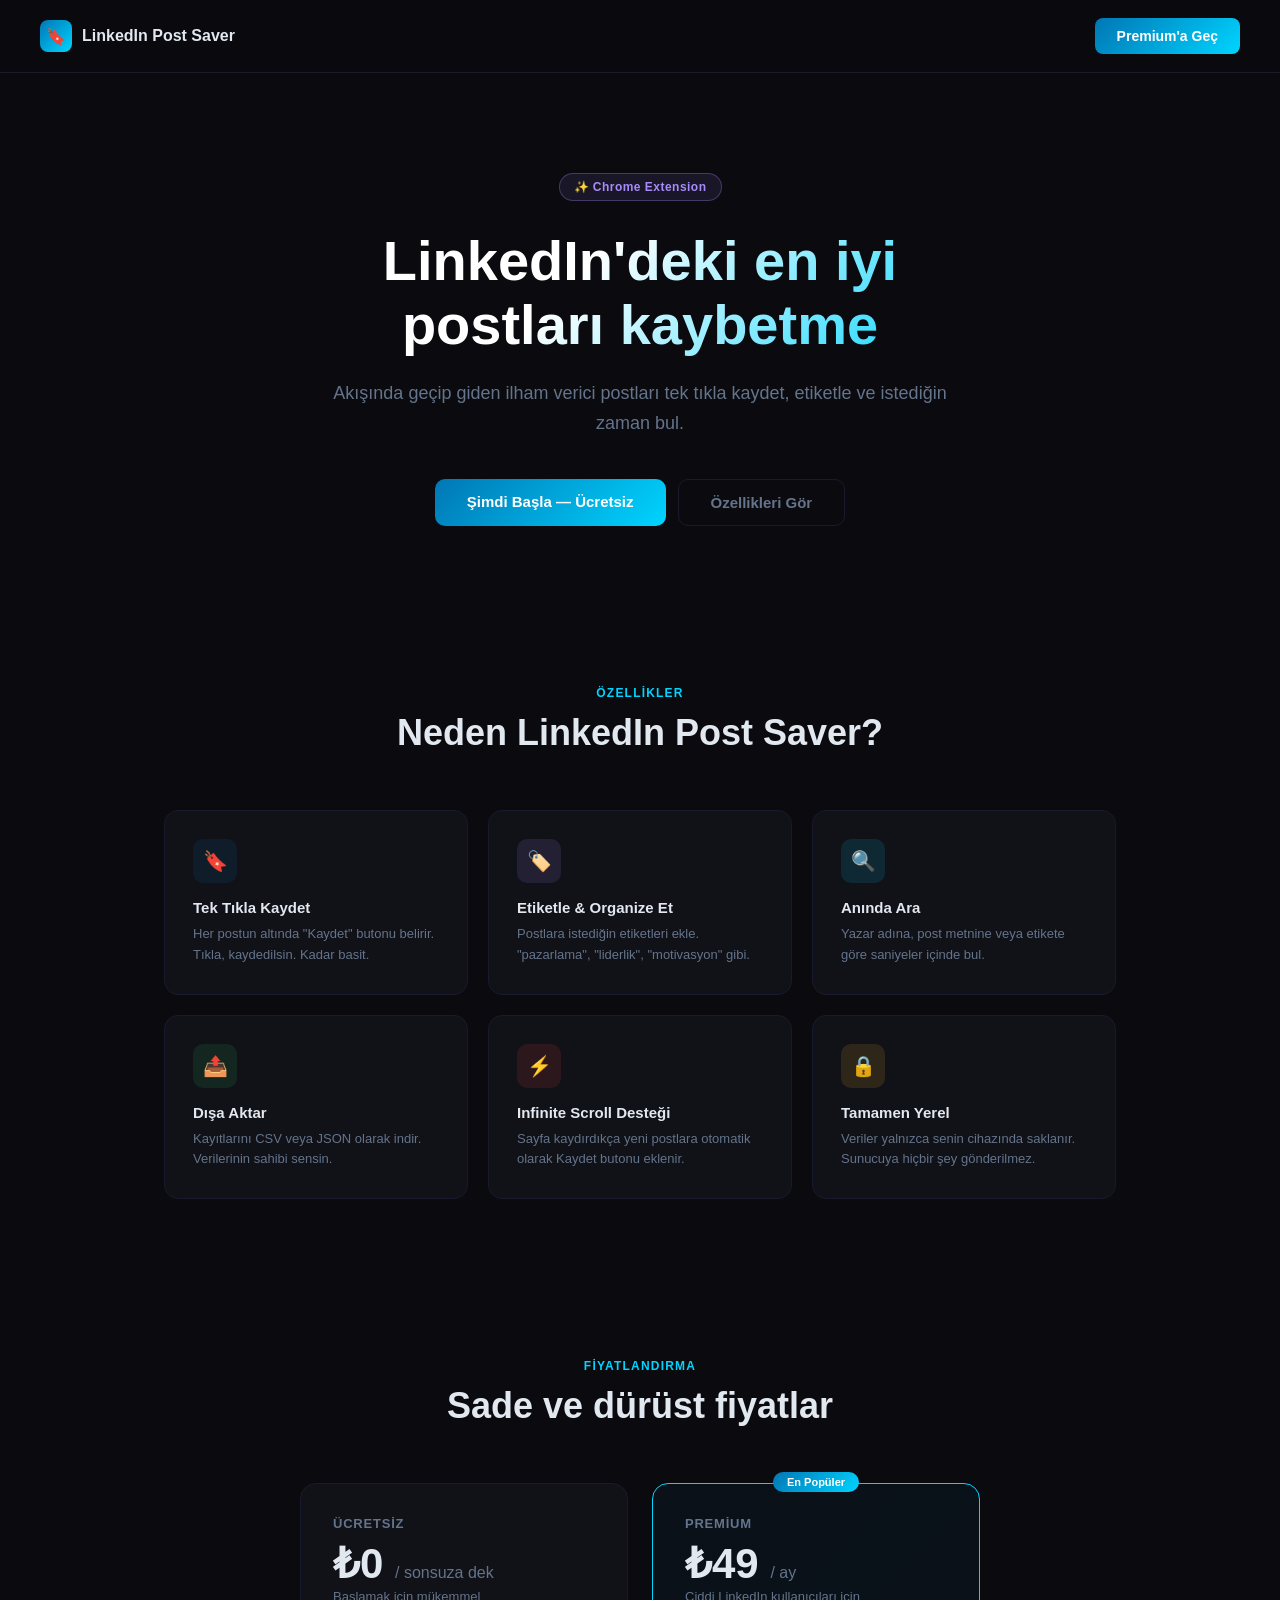
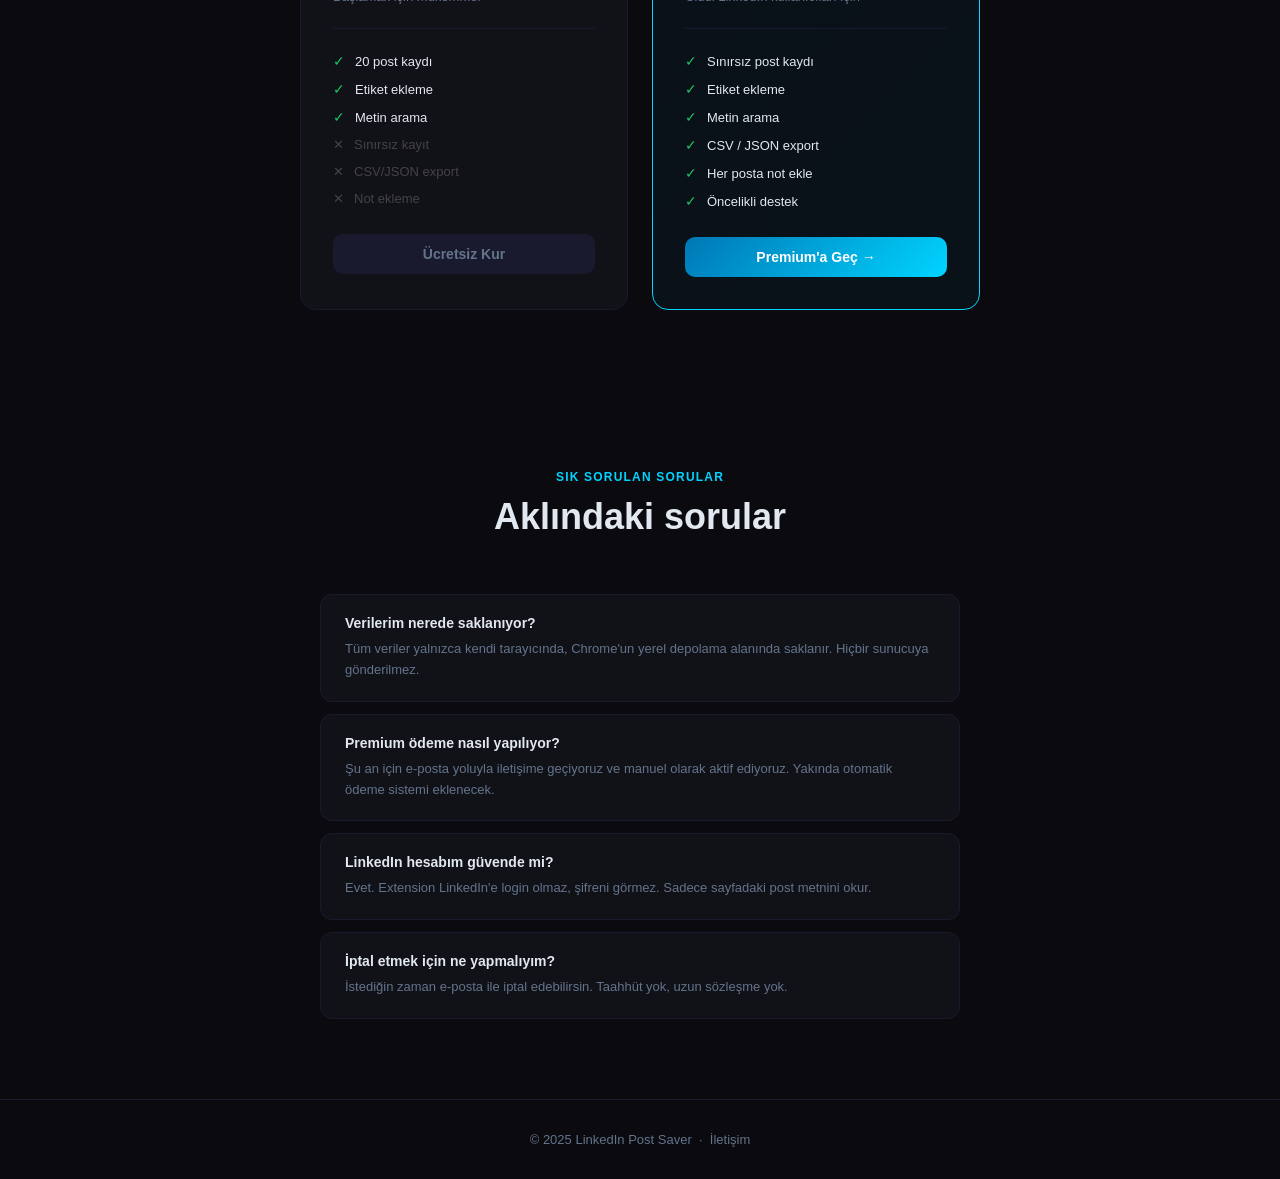
==== docs/index.html @ e6d657e4 "init" ====
<!DOCTYPE html>
<html lang="tr">
<head>
  <meta charset="UTF-8" />
  <meta name="viewport" content="width=device-width, initial-scale=1.0" />
  <title>LinkedIn Post Saver — Premium</title>
  <style>
    *, *::before, *::after { box-sizing: border-box; margin: 0; padding: 0; }

    :root {
      --blue: #0077B5;
      --cyan: #00D4FF;
      --purple: #A78BFA;
      --bg: #0A0A0F;
      --card: #111118;
      --border: #1A1A2E;
      --text: #E2E8F0;
      --muted: #64748B;
    }

    body {
      background: var(--bg);
      color: var(--text);
      font-family: -apple-system, BlinkMacSystemFont, 'Segoe UI', sans-serif;
      min-height: 100vh;
    }

    /* NAV */
    nav {
      display: flex;
      align-items: center;
      justify-content: space-between;
      padding: 18px 40px;
      border-bottom: 1px solid var(--border);
      position: sticky;
      top: 0;
      background: rgba(10,10,15,0.92);
      backdrop-filter: blur(12px);
      z-index: 100;
    }

    .logo {
      display: flex;
      align-items: center;
      gap: 10px;
      font-weight: 700;
      font-size: 16px;
    }

    .logo-icon {
      width: 32px;
      height: 32px;
      background: linear-gradient(135deg, var(--blue), var(--cyan));
      border-radius: 8px;
      display: flex;
      align-items: center;
      justify-content: center;
      font-size: 16px;
    }

    .nav-cta {
      background: linear-gradient(135deg, var(--blue), var(--cyan));
      color: #fff;
      border: none;
      padding: 10px 22px;
      border-radius: 8px;
      font-size: 14px;
      font-weight: 600;
      cursor: pointer;
      text-decoration: none;
      transition: opacity 0.2s;
    }

    .nav-cta:hover { opacity: 0.88; }

    /* HERO */
    .hero {
      text-align: center;
      padding: 100px 24px 80px;
      max-width: 720px;
      margin: 0 auto;
    }

    .hero-badge {
      display: inline-flex;
      align-items: center;
      gap: 6px;
      background: rgba(167,139,250,0.1);
      border: 1px solid rgba(167,139,250,0.3);
      color: var(--purple);
      font-size: 12px;
      font-weight: 600;
      padding: 6px 14px;
      border-radius: 99px;
      margin-bottom: 28px;
      letter-spacing: 0.04em;
    }

    .hero h1 {
      font-size: clamp(32px, 6vw, 56px);
      font-weight: 800;
      line-height: 1.15;
      margin-bottom: 20px;
      background: linear-gradient(135deg, #fff 40%, var(--cyan));
      -webkit-background-clip: text;
      -webkit-text-fill-color: transparent;
      background-clip: text;
    }

    .hero p {
      font-size: 18px;
      color: var(--muted);
      line-height: 1.7;
      margin-bottom: 40px;
    }

    .hero-btns {
      display: flex;
      gap: 12px;
      justify-content: center;
      flex-wrap: wrap;
    }

    .btn-primary {
      background: linear-gradient(135deg, var(--blue), var(--cyan));
      color: #fff;
      border: none;
      padding: 14px 32px;
      border-radius: 10px;
      font-size: 15px;
      font-weight: 700;
      cursor: pointer;
      text-decoration: none;
      transition: opacity 0.2s, transform 0.2s;
    }

    .btn-primary:hover { opacity: 0.9; transform: translateY(-1px); }

    .btn-secondary {
      background: transparent;
      color: var(--muted);
      border: 1px solid var(--border);
      padding: 14px 32px;
      border-radius: 10px;
      font-size: 15px;
      font-weight: 600;
      cursor: pointer;
      text-decoration: none;
      transition: all 0.2s;
    }

    .btn-secondary:hover { border-color: var(--blue); color: var(--text); }

    /* FEATURES */
    .section {
      max-width: 1000px;
      margin: 0 auto;
      padding: 80px 24px;
    }

    .section-label {
      text-align: center;
      font-size: 12px;
      font-weight: 700;
      color: var(--cyan);
      letter-spacing: 0.1em;
      text-transform: uppercase;
      margin-bottom: 12px;
    }

    .section h2 {
      text-align: center;
      font-size: clamp(24px, 4vw, 36px);
      font-weight: 800;
      margin-bottom: 56px;
    }

    .features-grid {
      display: grid;
      grid-template-columns: repeat(auto-fit, minmax(280px, 1fr));
      gap: 20px;
    }

    .feature-card {
      background: var(--card);
      border: 1px solid var(--border);
      border-radius: 14px;
      padding: 28px;
      transition: border-color 0.2s;
    }

    .feature-card:hover { border-color: #2A2A4E; }

    .feature-icon {
      width: 44px;
      height: 44px;
      border-radius: 10px;
      display: flex;
      align-items: center;
      justify-content: center;
      font-size: 20px;
      margin-bottom: 16px;
    }

    .feature-card h3 {
      font-size: 15px;
      font-weight: 700;
      margin-bottom: 8px;
    }

    .feature-card p {
      font-size: 13px;
      color: var(--muted);
      line-height: 1.6;
    }

    /* PRICING */
    .pricing-grid {
      display: grid;
      grid-template-columns: repeat(auto-fit, minmax(280px, 1fr));
      gap: 24px;
      max-width: 680px;
      margin: 0 auto;
    }

    .pricing-card {
      background: var(--card);
      border: 1px solid var(--border);
      border-radius: 16px;
      padding: 32px;
      position: relative;
    }

    .pricing-card.featured {
      border-color: var(--cyan);
      background: linear-gradient(135deg, rgba(0,119,181,0.06), rgba(0,212,255,0.04));
    }

    .popular-badge {
      position: absolute;
      top: -12px;
      left: 50%;
      transform: translateX(-50%);
      background: linear-gradient(135deg, var(--blue), var(--cyan));
      color: #fff;
      font-size: 11px;
      font-weight: 700;
      padding: 4px 14px;
      border-radius: 99px;
      white-space: nowrap;
    }

    .plan-name {
      font-size: 13px;
      font-weight: 700;
      color: var(--muted);
      text-transform: uppercase;
      letter-spacing: 0.06em;
      margin-bottom: 12px;
    }

    .plan-price {
      font-size: 42px;
      font-weight: 800;
      margin-bottom: 4px;
      line-height: 1;
    }

    .plan-price span {
      font-size: 16px;
      font-weight: 500;
      color: var(--muted);
    }

    .plan-desc {
      font-size: 13px;
      color: var(--muted);
      margin-bottom: 24px;
      padding-bottom: 24px;
      border-bottom: 1px solid var(--border);
    }

    .plan-features {
      list-style: none;
      display: flex;
      flex-direction: column;
      gap: 12px;
      margin-bottom: 28px;
    }

    .plan-features li {
      font-size: 13px;
      display: flex;
      align-items: center;
      gap: 10px;
    }

    .plan-features li .check {
      color: #22C55E;
      font-size: 14px;
      flex-shrink: 0;
    }

    .plan-features li .cross {
      color: #444;
      flex-shrink: 0;
    }

    .plan-features li.disabled {
      color: #444;
    }

    .plan-btn {
      width: 100%;
      padding: 12px;
      border-radius: 10px;
      font-size: 14px;
      font-weight: 700;
      cursor: pointer;
      border: none;
      transition: all 0.2s;
      text-decoration: none;
      display: block;
      text-align: center;
    }

    .plan-btn.free {
      background: var(--border);
      color: var(--muted);
    }

    .plan-btn.free:hover { background: #222; color: var(--text); }

    .plan-btn.premium {
      background: linear-gradient(135deg, var(--blue), var(--cyan));
      color: #fff;
    }

    .plan-btn.premium:hover { opacity: 0.9; }

    /* FAQ */
    .faq-list {
      max-width: 640px;
      margin: 0 auto;
      display: flex;
      flex-direction: column;
      gap: 12px;
    }

    .faq-item {
      background: var(--card);
      border: 1px solid var(--border);
      border-radius: 12px;
      padding: 20px 24px;
    }

    .faq-item h4 {
      font-size: 14px;
      font-weight: 600;
      margin-bottom: 8px;
    }

    .faq-item p {
      font-size: 13px;
      color: var(--muted);
      line-height: 1.6;
    }

    /* FOOTER */
    footer {
      border-top: 1px solid var(--border);
      padding: 32px 40px;
      text-align: center;
      font-size: 13px;
      color: var(--muted);
    }

    footer a { color: var(--muted); text-decoration: none; }
    footer a:hover { color: var(--text); }
  </style>
</head>
<body>

  <!-- NAV -->
  <nav>
    <div class="logo">
      <div class="logo-icon">🔖</div>
      LinkedIn Post Saver
    </div>
    <a href="#pricing" class="nav-cta">Premium'a Geç</a>
  </nav>

  <!-- HERO -->
  <section class="hero">
    <div class="hero-badge">✨ Chrome Extension</div>
    <h1>LinkedIn'deki en iyi postları kaybetme</h1>
    <p>
      Akışında geçip giden ilham verici postları tek tıkla kaydet,
      etiketle ve istediğin zaman bul.
    </p>
    <div class="hero-btns">
      <a href="#pricing" class="btn-primary">Şimdi Başla — Ücretsiz</a>
      <a href="#features" class="btn-secondary">Özellikleri Gör</a>
    </div>
  </section>

  <!-- FEATURES -->
  <section class="section" id="features">
    <div class="section-label">Özellikler</div>
    <h2>Neden LinkedIn Post Saver?</h2>
    <div class="features-grid">
      <div class="feature-card">
        <div class="feature-icon" style="background:rgba(0,119,181,0.12)">🔖</div>
        <h3>Tek Tıkla Kaydet</h3>
        <p>Her postun altında "Kaydet" butonu belirir. Tıkla, kaydedilsin. Kadar basit.</p>
      </div>
      <div class="feature-card">
        <div class="feature-icon" style="background:rgba(167,139,250,0.12)">🏷️</div>
        <h3>Etiketle & Organize Et</h3>
        <p>Postlara istediğin etiketleri ekle. "pazarlama", "liderlik", "motivasyon" gibi.</p>
      </div>
      <div class="feature-card">
        <div class="feature-icon" style="background:rgba(0,212,255,0.12)">🔍</div>
        <h3>Anında Ara</h3>
        <p>Yazar adına, post metnine veya etikete göre saniyeler içinde bul.</p>
      </div>
      <div class="feature-card">
        <div class="feature-icon" style="background:rgba(34,197,94,0.12)">📤</div>
        <h3>Dışa Aktar</h3>
        <p>Kayıtlarını CSV veya JSON olarak indir. Verilerinin sahibi sensin.</p>
      </div>
      <div class="feature-card">
        <div class="feature-icon" style="background:rgba(239,68,68,0.12)">⚡</div>
        <h3>Infinite Scroll Desteği</h3>
        <p>Sayfa kaydırdıkça yeni postlara otomatik olarak Kaydet butonu eklenir.</p>
      </div>
      <div class="feature-card">
        <div class="feature-icon" style="background:rgba(251,191,36,0.12)">🔒</div>
        <h3>Tamamen Yerel</h3>
        <p>Veriler yalnızca senin cihazında saklanır. Sunucuya hiçbir şey gönderilmez.</p>
      </div>
    </div>
  </section>

  <!-- PRICING -->
  <section class="section" id="pricing">
    <div class="section-label">Fiyatlandırma</div>
    <h2>Sade ve dürüst fiyatlar</h2>
    <div class="pricing-grid">

      <!-- FREE -->
      <div class="pricing-card">
        <div class="plan-name">Ücretsiz</div>
        <div class="plan-price">₺0 <span>/ sonsuza dek</span></div>
        <div class="plan-desc">Başlamak için mükemmel</div>
        <ul class="plan-features">
          <li><span class="check">✓</span> 20 post kaydı</li>
          <li><span class="check">✓</span> Etiket ekleme</li>
          <li><span class="check">✓</span> Metin arama</li>
          <li class="disabled"><span class="cross">✕</span> Sınırsız kayıt</li>
          <li class="disabled"><span class="cross">✕</span> CSV/JSON export</li>
          <li class="disabled"><span class="cross">✕</span> Not ekleme</li>
        </ul>
        <a href="https://chromewebstore.google.com" class="plan-btn free">Ücretsiz Kur</a>
      </div>

      <!-- PREMIUM -->
      <div class="pricing-card featured">
        <div class="popular-badge">En Popüler</div>
        <div class="plan-name">Premium</div>
        <div class="plan-price">₺49 <span>/ ay</span></div>
        <div class="plan-desc">Ciddi LinkedIn kullanıcıları için</div>
        <ul class="plan-features">
          <li><span class="check">✓</span> Sınırsız post kaydı</li>
          <li><span class="check">✓</span> Etiket ekleme</li>
          <li><span class="check">✓</span> Metin arama</li>
          <li><span class="check">✓</span> CSV / JSON export</li>
          <li><span class="check">✓</span> Her posta not ekle</li>
          <li><span class="check">✓</span> Öncelikli destek</li>
        </ul>
        <a href="mailto:destek@linkedinpostsaver.com?subject=Premium%20Üyelik" class="plan-btn premium">Premium'a Geç →</a>
      </div>

    </div>
  </section>

  <!-- FAQ -->
  <section class="section" id="faq">
    <div class="section-label">Sık Sorulan Sorular</div>
    <h2>Aklındaki sorular</h2>
    <div class="faq-list">
      <div class="faq-item">
        <h4>Verilerim nerede saklanıyor?</h4>
        <p>Tüm veriler yalnızca kendi tarayıcında, Chrome'un yerel depolama alanında saklanır. Hiçbir sunucuya gönderilmez.</p>
      </div>
      <div class="faq-item">
        <h4>Premium ödeme nasıl yapılıyor?</h4>
        <p>Şu an için e-posta yoluyla iletişime geçiyoruz ve manuel olarak aktif ediyoruz. Yakında otomatik ödeme sistemi eklenecek.</p>
      </div>
      <div class="faq-item">
        <h4>LinkedIn hesabım güvende mi?</h4>
        <p>Evet. Extension LinkedIn'e login olmaz, şifreni görmez. Sadece sayfadaki post metnini okur.</p>
      </div>
      <div class="faq-item">
        <h4>İptal etmek için ne yapmalıyım?</h4>
        <p>İstediğin zaman e-posta ile iptal edebilirsin. Taahhüt yok, uzun sözleşme yok.</p>
      </div>
    </div>
  </section>

  <!-- FOOTER -->
  <footer>
    <p>© 2025 LinkedIn Post Saver &nbsp;·&nbsp;
      <a href="mailto:destek@linkedinpostsaver.com">İletişim</a>
    </p>
  </footer>

</body>
</html>
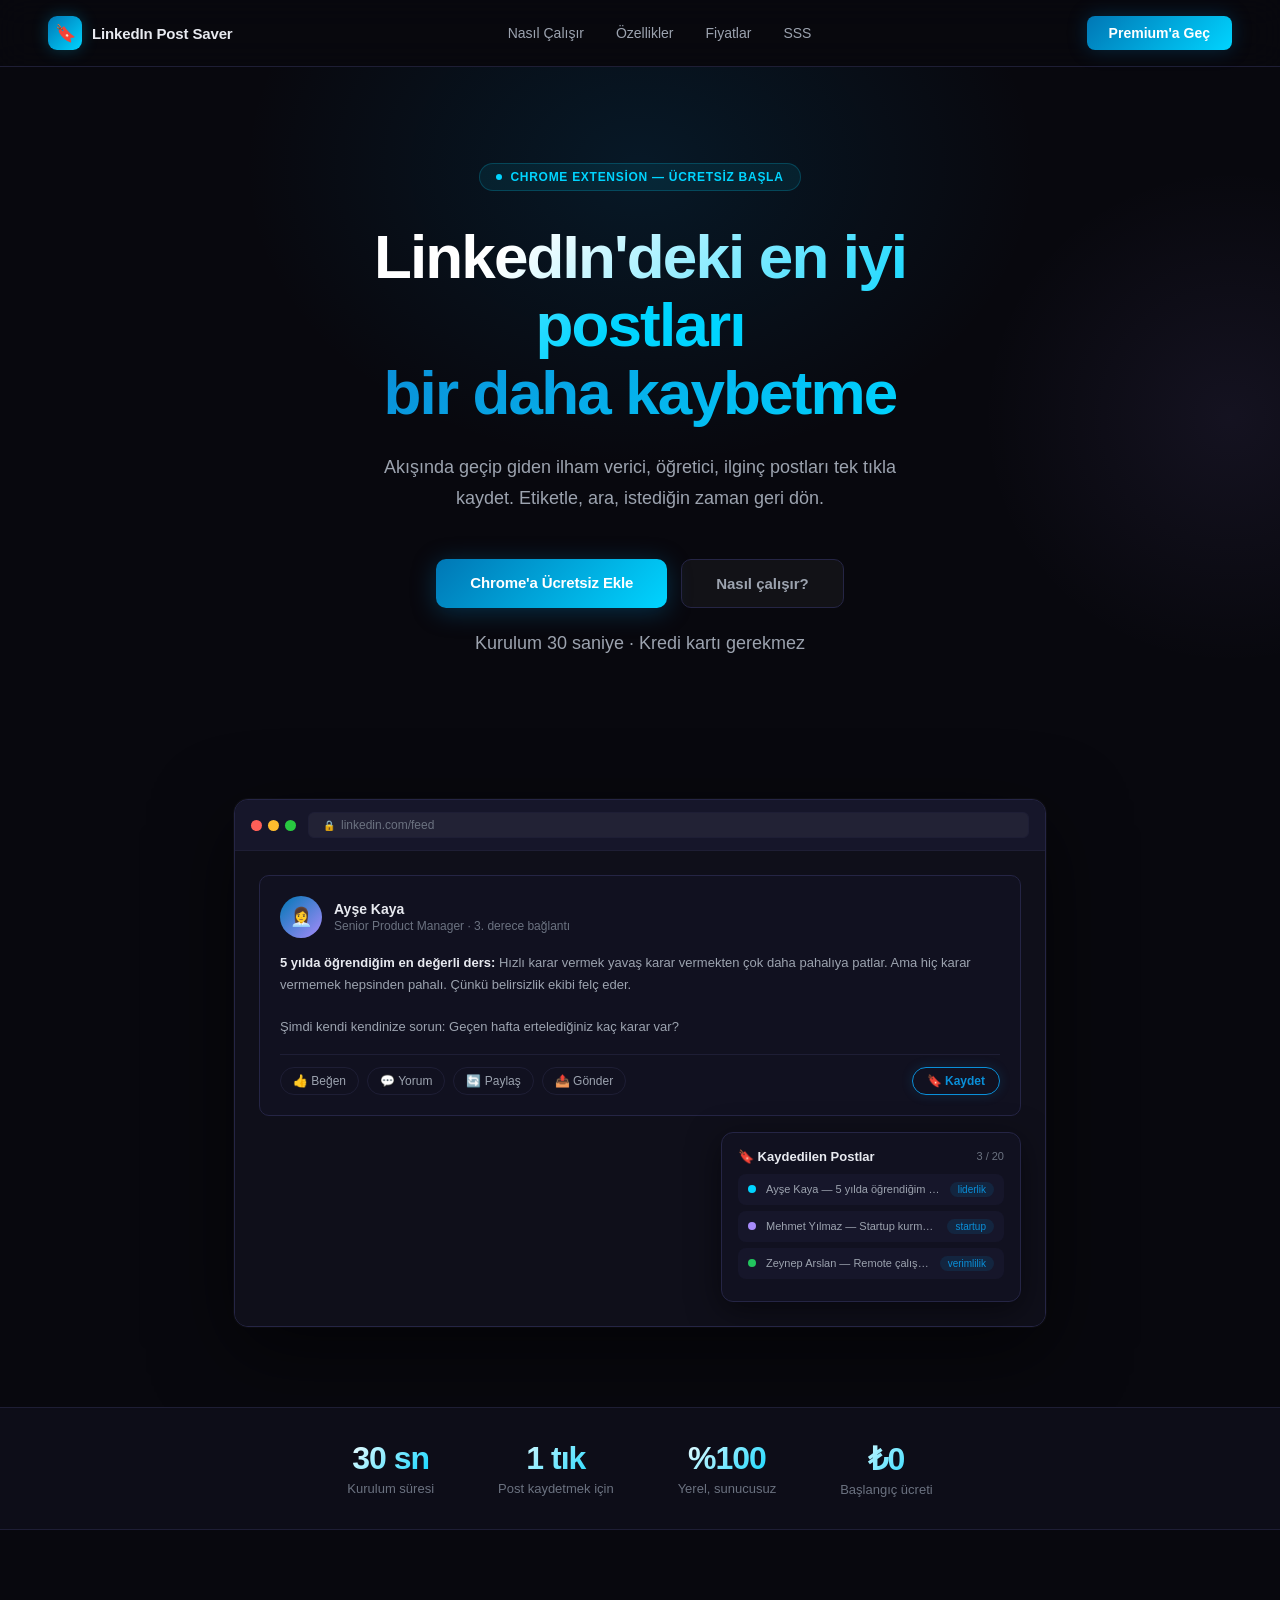
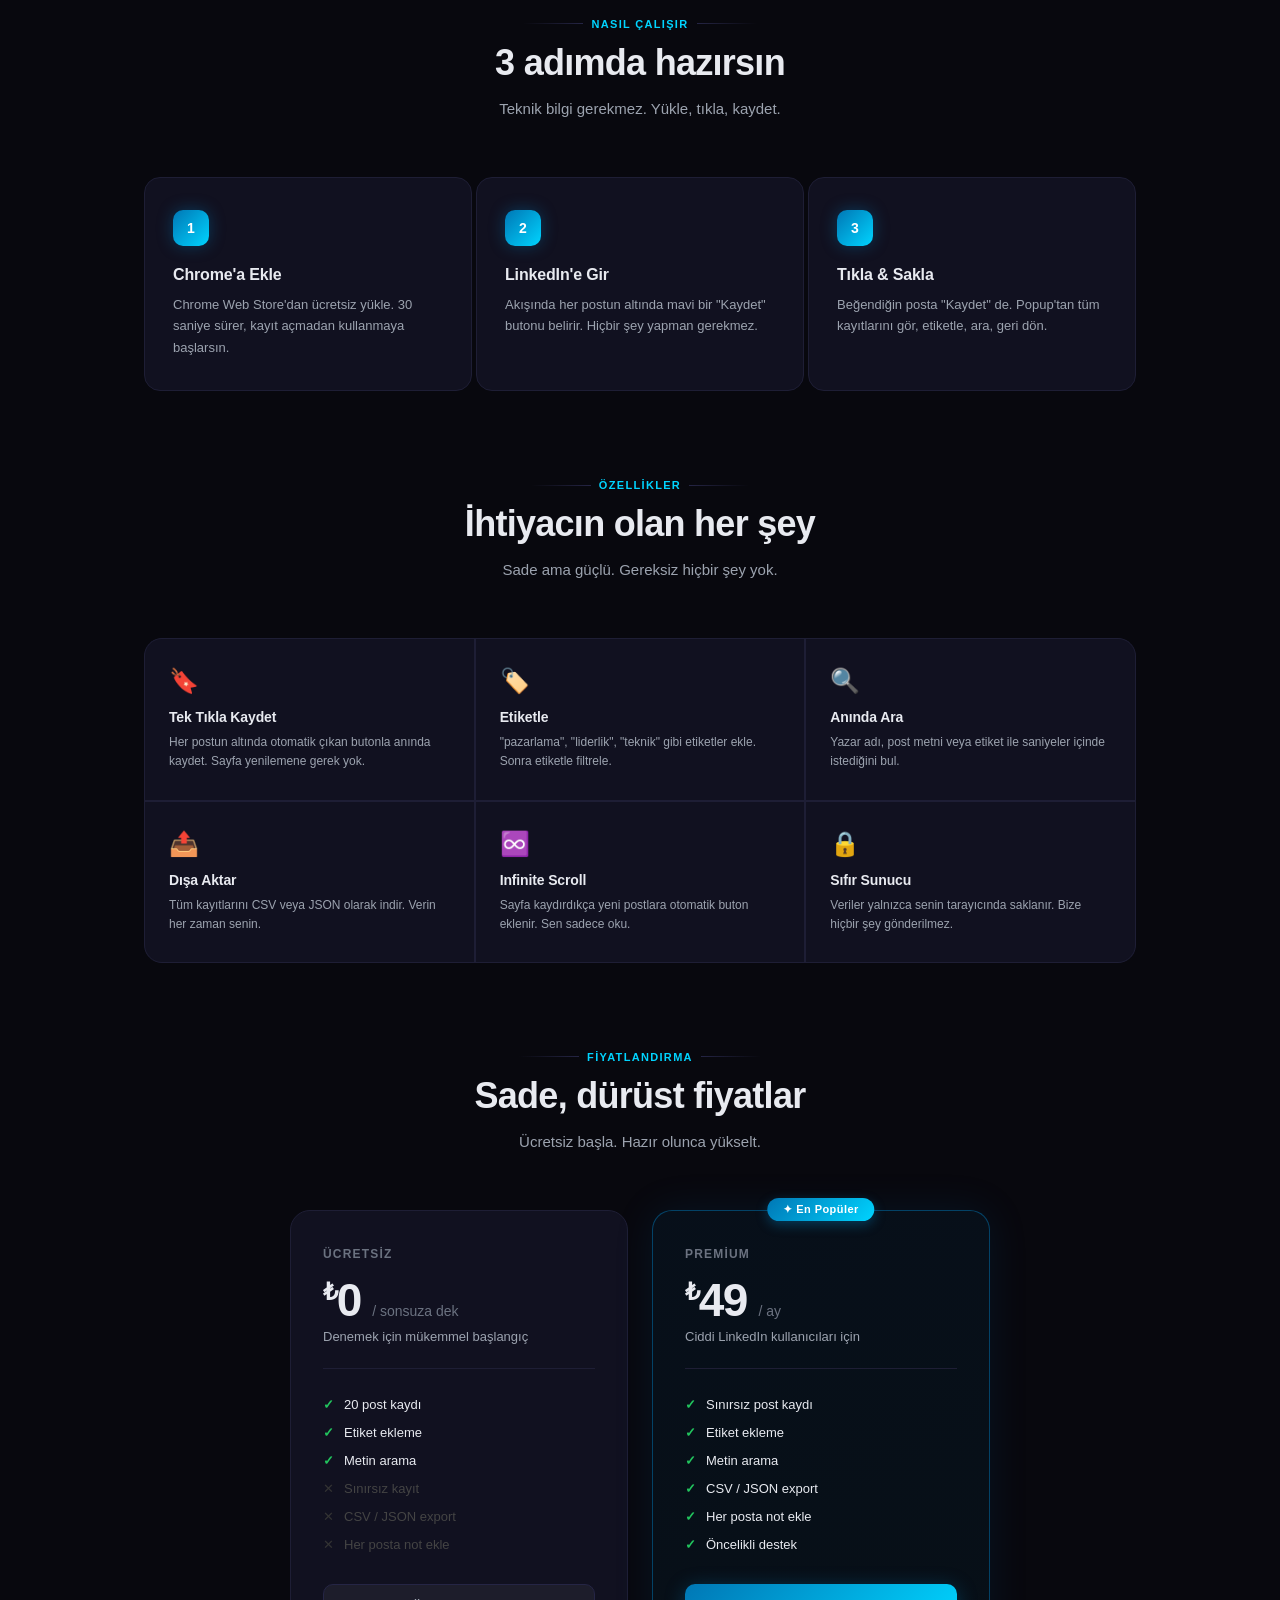
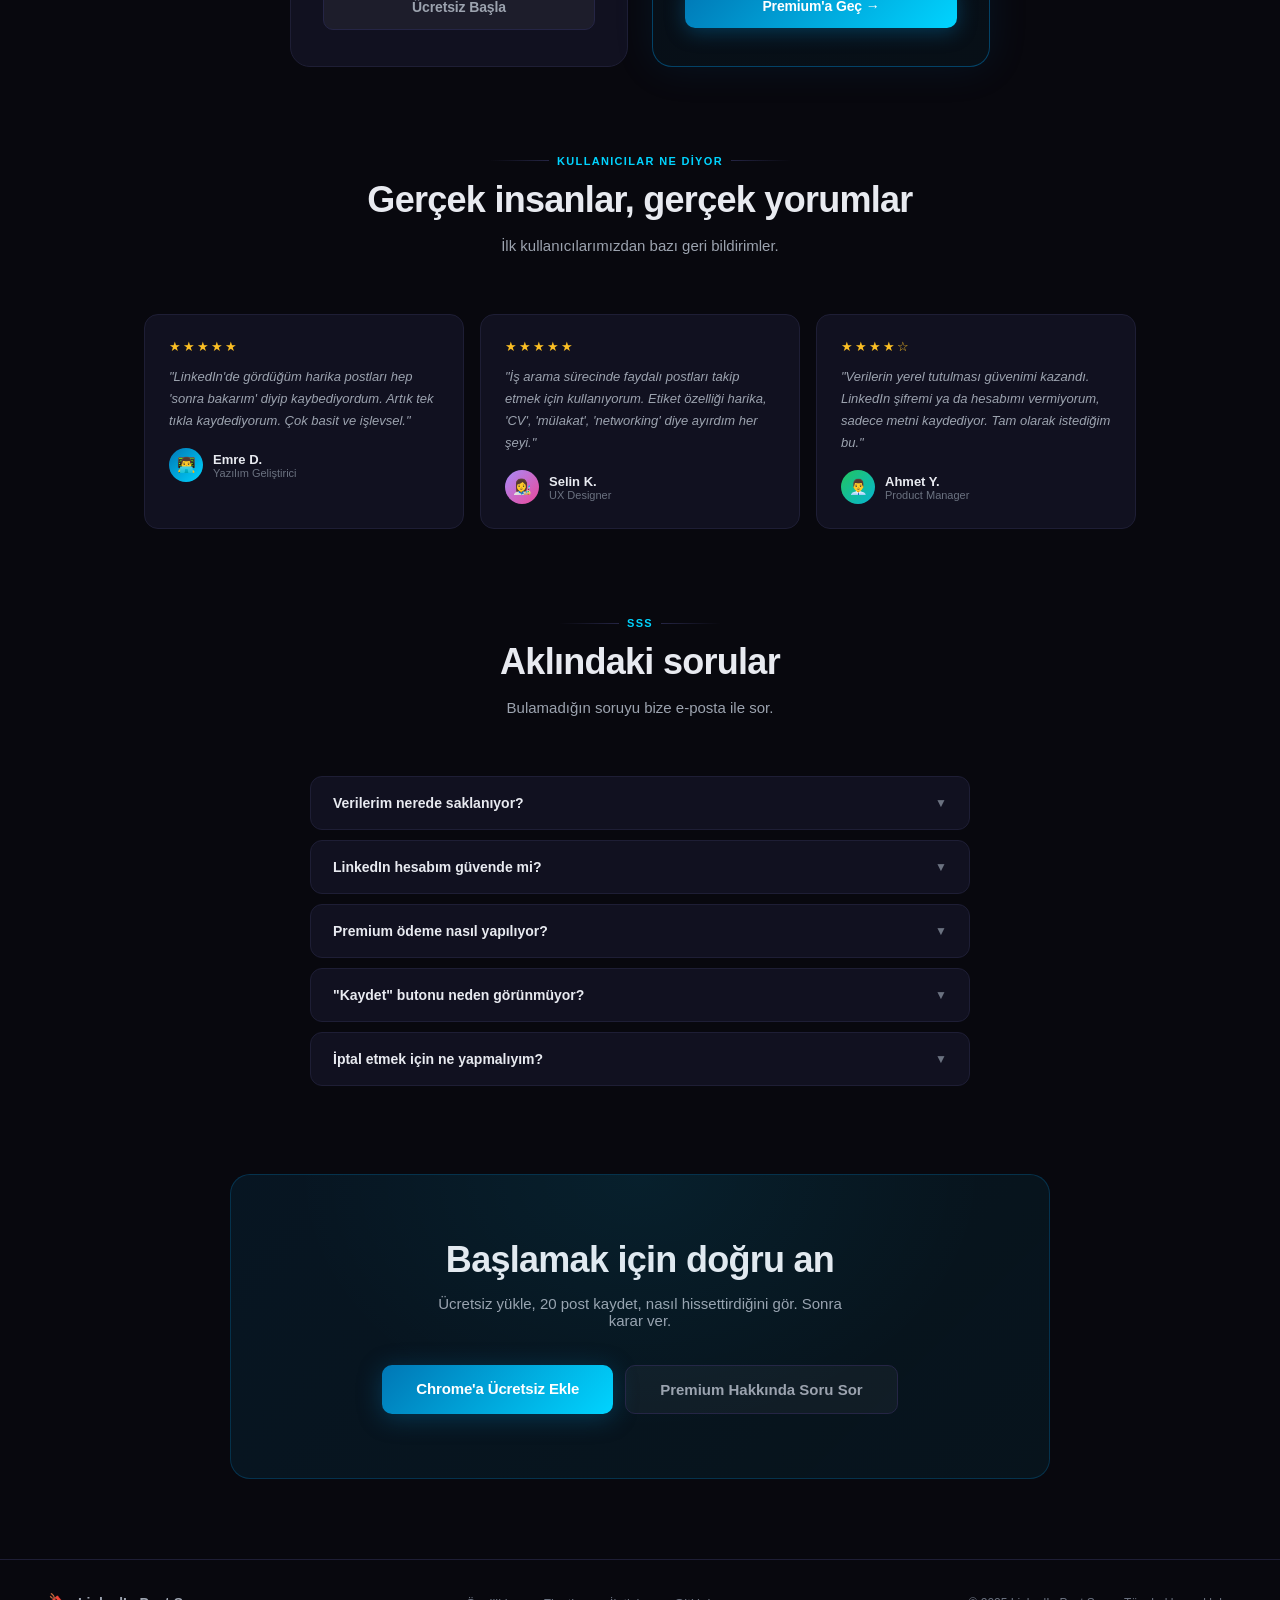
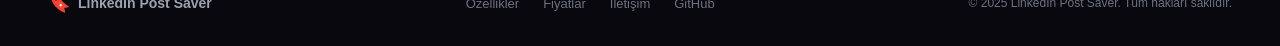
==== commit 2f322ec5: "landing" ====
--- a/docs/index.html
+++ b/docs/index.html
@@ -3,144 +3,239 @@
 <head>
   <meta charset="UTF-8" />
   <meta name="viewport" content="width=device-width, initial-scale=1.0" />
-  <title>LinkedIn Post Saver — Premium</title>
+  <title>LinkedIn Post Saver — LinkedIn'deki en iyi postları kaybetme</title>
+  <meta name="description" content="LinkedIn akışındaki postları tek tıkla kaydet, etiketle ve organize et. Chrome extension.">
   <style>
     *, *::before, *::after { box-sizing: border-box; margin: 0; padding: 0; }
 
     :root {
       --blue: #0077B5;
+      --blue-light: #0A8FD8;
       --cyan: #00D4FF;
       --purple: #A78BFA;
-      --bg: #0A0A0F;
-      --card: #111118;
-      --border: #1A1A2E;
-      --text: #E2E8F0;
-      --muted: #64748B;
-    }
+      --green: #22C55E;
+      --bg: #08080E;
+      --bg2: #0D0D18;
+      --card: #111120;
+      --card2: #16162A;
+      --border: #1E1E35;
+      --border2: #252545;
+      --text: #E8EAF0;
+      --muted: #6B7280;
+      --muted2: #9CA3AF;
+    }
+
+    html { scroll-behavior: smooth; }
 
     body {
       background: var(--bg);
       color: var(--text);
       font-family: -apple-system, BlinkMacSystemFont, 'Segoe UI', sans-serif;
       min-height: 100vh;
-    }
-
-    /* NAV */
+      overflow-x: hidden;
+    }
+
+    /* ── NAV ── */
     nav {
       display: flex;
       align-items: center;
       justify-content: space-between;
-      padding: 18px 40px;
+      padding: 16px 48px;
       border-bottom: 1px solid var(--border);
       position: sticky;
       top: 0;
-      background: rgba(10,10,15,0.92);
-      backdrop-filter: blur(12px);
-      z-index: 100;
+      background: rgba(8,8,14,0.88);
+      backdrop-filter: blur(16px);
+      z-index: 200;
     }
 
     .logo {
       display: flex;
       align-items: center;
       gap: 10px;
-      font-weight: 700;
-      font-size: 16px;
+      font-weight: 800;
+      font-size: 15px;
+      letter-spacing: -0.01em;
     }
 
     .logo-icon {
-      width: 32px;
-      height: 32px;
+      width: 34px;
+      height: 34px;
       background: linear-gradient(135deg, var(--blue), var(--cyan));
-      border-radius: 8px;
+      border-radius: 9px;
       display: flex;
       align-items: center;
       justify-content: center;
-      font-size: 16px;
-    }
+      font-size: 17px;
+      box-shadow: 0 0 16px rgba(0,212,255,0.25);
+    }
+
+    .nav-links {
+      display: flex;
+      align-items: center;
+      gap: 32px;
+      list-style: none;
+    }
+
+    .nav-links a {
+      color: var(--muted2);
+      text-decoration: none;
+      font-size: 14px;
+      font-weight: 500;
+      transition: color 0.2s;
+    }
+
+    .nav-links a:hover { color: var(--text); }
 
     .nav-cta {
       background: linear-gradient(135deg, var(--blue), var(--cyan));
       color: #fff;
       border: none;
-      padding: 10px 22px;
+      padding: 9px 22px;
       border-radius: 8px;
       font-size: 14px;
-      font-weight: 600;
+      font-weight: 700;
       cursor: pointer;
       text-decoration: none;
-      transition: opacity 0.2s;
-    }
-
-    .nav-cta:hover { opacity: 0.88; }
-
-    /* HERO */
+      transition: opacity 0.2s, box-shadow 0.2s;
+      box-shadow: 0 0 20px rgba(0,119,181,0.3);
+    }
+
+    .nav-cta:hover { opacity: 0.88; box-shadow: 0 0 28px rgba(0,119,181,0.5); }
+
+    /* ── HERO ── */
+    .hero-wrap {
+      position: relative;
+      overflow: hidden;
+    }
+
+    /* Gradient orbs */
+    .hero-wrap::before {
+      content: '';
+      position: absolute;
+      top: -200px;
+      left: 50%;
+      transform: translateX(-50%);
+      width: 800px;
+      height: 600px;
+      background: radial-gradient(ellipse, rgba(0,119,181,0.15) 0%, transparent 70%);
+      pointer-events: none;
+    }
+
+    .hero-wrap::after {
+      content: '';
+      position: absolute;
+      top: 100px;
+      right: -200px;
+      width: 500px;
+      height: 500px;
+      background: radial-gradient(ellipse, rgba(167,139,250,0.08) 0%, transparent 70%);
+      pointer-events: none;
+    }
+
     .hero {
       text-align: center;
-      padding: 100px 24px 80px;
-      max-width: 720px;
+      padding: 96px 24px 48px;
+      max-width: 780px;
       margin: 0 auto;
+      position: relative;
+      z-index: 1;
     }
 
     .hero-badge {
       display: inline-flex;
       align-items: center;
-      gap: 6px;
-      background: rgba(167,139,250,0.1);
-      border: 1px solid rgba(167,139,250,0.3);
-      color: var(--purple);
+      gap: 8px;
+      background: rgba(0,212,255,0.08);
+      border: 1px solid rgba(0,212,255,0.2);
+      color: var(--cyan);
       font-size: 12px;
-      font-weight: 600;
-      padding: 6px 14px;
+      font-weight: 700;
+      padding: 6px 16px;
       border-radius: 99px;
-      margin-bottom: 28px;
-      letter-spacing: 0.04em;
+      margin-bottom: 32px;
+      letter-spacing: 0.06em;
+      text-transform: uppercase;
+    }
+
+    .hero-badge .dot {
+      width: 6px;
+      height: 6px;
+      border-radius: 50%;
+      background: var(--cyan);
+      animation: pulse 2s infinite;
+    }
+
+    @keyframes pulse {
+      0%, 100% { opacity: 1; transform: scale(1); }
+      50% { opacity: 0.4; transform: scale(0.85); }
     }
 
     .hero h1 {
-      font-size: clamp(32px, 6vw, 56px);
-      font-weight: 800;
-      line-height: 1.15;
-      margin-bottom: 20px;
-      background: linear-gradient(135deg, #fff 40%, var(--cyan));
+      font-size: clamp(34px, 6.5vw, 62px);
+      font-weight: 900;
+      line-height: 1.1;
+      margin-bottom: 24px;
+      letter-spacing: -0.03em;
+    }
+
+    .hero h1 .gradient {
+      background: linear-gradient(135deg, #fff 20%, var(--cyan) 80%);
       -webkit-background-clip: text;
       -webkit-text-fill-color: transparent;
       background-clip: text;
     }
 
+    .hero h1 .blue {
+      background: linear-gradient(135deg, var(--blue-light), var(--cyan));
+      -webkit-background-clip: text;
+      -webkit-text-fill-color: transparent;
+      background-clip: text;
+    }
+
     .hero p {
       font-size: 18px;
-      color: var(--muted);
-      line-height: 1.7;
-      margin-bottom: 40px;
+      color: var(--muted2);
+      line-height: 1.75;
+      margin-bottom: 44px;
+      max-width: 560px;
+      margin-left: auto;
+      margin-right: auto;
     }
 
     .hero-btns {
       display: flex;
-      gap: 12px;
+      gap: 14px;
       justify-content: center;
       flex-wrap: wrap;
+      margin-bottom: 20px;
     }
 
     .btn-primary {
       background: linear-gradient(135deg, var(--blue), var(--cyan));
       color: #fff;
       border: none;
-      padding: 14px 32px;
+      padding: 15px 34px;
       border-radius: 10px;
       font-size: 15px;
-      font-weight: 700;
+      font-weight: 800;
       cursor: pointer;
       text-decoration: none;
-      transition: opacity 0.2s, transform 0.2s;
-    }
-
-    .btn-primary:hover { opacity: 0.9; transform: translateY(-1px); }
+      transition: all 0.2s;
+      box-shadow: 0 4px 24px rgba(0,119,181,0.35);
+      letter-spacing: -0.01em;
+    }
+
+    .btn-primary:hover {
+      transform: translateY(-2px);
+      box-shadow: 0 8px 32px rgba(0,119,181,0.5);
+    }
 
     .btn-secondary {
-      background: transparent;
-      color: var(--muted);
-      border: 1px solid var(--border);
-      padding: 14px 32px;
+      background: rgba(255,255,255,0.04);
+      color: var(--muted2);
+      border: 1px solid var(--border2);
+      padding: 15px 34px;
       border-radius: 10px;
       font-size: 15px;
       font-weight: 600;
@@ -149,133 +244,485 @@
       transition: all 0.2s;
     }
 
-    .btn-secondary:hover { border-color: var(--blue); color: var(--text); }
-
-    /* FEATURES */
-    .section {
-      max-width: 1000px;
-      margin: 0 auto;
-      padding: 80px 24px;
-    }
-
-    .section-label {
-      text-align: center;
+    .btn-secondary:hover {
+      border-color: var(--blue);
+      color: var(--text);
+      background: rgba(0,119,181,0.06);
+    }
+
+    .hero-note {
+      font-size: 12px;
+      color: var(--muted);
+      margin-top: 8px;
+    }
+
+    /* ── BROWSER MOCKUP ── */
+    .mockup-wrap {
+      max-width: 860px;
+      margin: 48px auto 0;
+      padding: 0 24px 80px;
+      position: relative;
+      z-index: 1;
+    }
+
+    .browser {
+      background: var(--card);
+      border: 1px solid var(--border2);
+      border-radius: 14px;
+      overflow: hidden;
+      box-shadow: 0 24px 80px rgba(0,0,0,0.6), 0 0 0 1px rgba(255,255,255,0.03);
+    }
+
+    .browser-bar {
+      background: var(--card2);
+      padding: 12px 16px;
+      display: flex;
+      align-items: center;
+      gap: 12px;
+      border-bottom: 1px solid var(--border);
+    }
+
+    .browser-dots {
+      display: flex;
+      gap: 6px;
+    }
+
+    .browser-dots span {
+      width: 11px;
+      height: 11px;
+      border-radius: 50%;
+    }
+
+    .browser-dots .d1 { background: #FF5F57; }
+    .browser-dots .d2 { background: #FEBC2E; }
+    .browser-dots .d3 { background: #28C840; }
+
+    .browser-url {
+      flex: 1;
+      background: rgba(255,255,255,0.05);
+      border: 1px solid var(--border);
+      border-radius: 6px;
+      padding: 5px 14px;
+      font-size: 12px;
+      color: var(--muted);
+      display: flex;
+      align-items: center;
+      gap: 6px;
+    }
+
+    .browser-url .lock { color: var(--green); font-size: 10px; }
+
+    .browser-content {
+      padding: 24px;
+      background: #0F0F1A;
+    }
+
+    /* Fake LinkedIn post */
+    .fake-post {
+      background: var(--card);
+      border: 1px solid var(--border2);
+      border-radius: 10px;
+      padding: 20px;
+      margin-bottom: 16px;
+    }
+
+    .fake-post-header {
+      display: flex;
+      align-items: center;
+      gap: 12px;
+      margin-bottom: 14px;
+    }
+
+    .fake-avatar {
+      width: 42px;
+      height: 42px;
+      border-radius: 50%;
+      background: linear-gradient(135deg, var(--blue), var(--purple));
+      flex-shrink: 0;
+      display: flex;
+      align-items: center;
+      justify-content: center;
+      font-size: 18px;
+    }
+
+    .fake-author-name {
+      font-size: 14px;
+      font-weight: 700;
+      color: var(--text);
+      margin-bottom: 2px;
+    }
+
+    .fake-author-title {
+      font-size: 12px;
+      color: var(--muted);
+    }
+
+    .fake-post-text {
+      font-size: 13px;
+      color: var(--muted2);
+      line-height: 1.65;
+      margin-bottom: 16px;
+    }
+
+    .fake-post-text strong {
+      color: var(--text);
+    }
+
+    .fake-actions {
+      display: flex;
+      gap: 8px;
+      align-items: center;
+      padding-top: 12px;
+      border-top: 1px solid var(--border);
+      flex-wrap: wrap;
+    }
+
+    .fake-action-btn {
+      display: inline-flex;
+      align-items: center;
+      gap: 5px;
+      padding: 6px 12px;
+      border-radius: 99px;
+      font-size: 12px;
+      color: var(--muted2);
+      border: 1px solid var(--border);
+      background: transparent;
+      cursor: pointer;
+    }
+
+    .fake-save-btn {
+      display: inline-flex;
+      align-items: center;
+      gap: 6px;
+      padding: 6px 14px;
+      border-radius: 99px;
       font-size: 12px;
       font-weight: 700;
+      color: var(--blue-light);
+      border: 1.5px solid var(--blue-light);
+      background: transparent;
+      cursor: pointer;
+      box-shadow: 0 0 12px rgba(0,119,181,0.2);
+      animation: glow-btn 3s infinite;
+      margin-left: auto;
+    }
+
+    @keyframes glow-btn {
+      0%, 100% { box-shadow: 0 0 8px rgba(0,119,181,0.2); }
+      50% { box-shadow: 0 0 18px rgba(0,119,181,0.5); }
+    }
+
+    /* Popup overlay on mockup */
+    .popup-overlay {
+      background: var(--card);
+      border: 1px solid var(--border2);
+      border-radius: 12px;
+      padding: 16px;
+      max-width: 300px;
+      margin-left: auto;
+      box-shadow: 0 8px 32px rgba(0,0,0,0.5);
+      position: relative;
+    }
+
+    .popup-title {
+      font-size: 13px;
+      font-weight: 700;
+      color: var(--text);
+      margin-bottom: 10px;
+      display: flex;
+      align-items: center;
+      gap: 6px;
+    }
+
+    .popup-post-item {
+      display: flex;
+      align-items: center;
+      gap: 10px;
+      padding: 8px 10px;
+      background: var(--card2);
+      border-radius: 8px;
+      margin-bottom: 6px;
+    }
+
+    .popup-post-dot {
+      width: 8px;
+      height: 8px;
+      border-radius: 50%;
+      background: var(--cyan);
+      flex-shrink: 0;
+    }
+
+    .popup-post-text {
+      font-size: 11px;
+      color: var(--muted2);
+      white-space: nowrap;
+      overflow: hidden;
+      text-overflow: ellipsis;
+    }
+
+    .popup-tag {
+      font-size: 10px;
+      background: rgba(0,119,181,0.15);
+      color: var(--blue-light);
+      padding: 2px 8px;
+      border-radius: 99px;
+      margin-left: auto;
+      flex-shrink: 0;
+    }
+
+    /* ── STATS ── */
+    .stats-bar {
+      border-top: 1px solid var(--border);
+      border-bottom: 1px solid var(--border);
+      background: var(--bg2);
+      padding: 32px 24px;
+    }
+
+    .stats-inner {
+      max-width: 860px;
+      margin: 0 auto;
+      display: flex;
+      justify-content: center;
+      gap: 64px;
+      flex-wrap: wrap;
+    }
+
+    .stat-item {
+      text-align: center;
+    }
+
+    .stat-number {
+      font-size: 32px;
+      font-weight: 900;
+      letter-spacing: -0.03em;
+      background: linear-gradient(135deg, #fff, var(--cyan));
+      -webkit-background-clip: text;
+      -webkit-text-fill-color: transparent;
+      background-clip: text;
+    }
+
+    .stat-label {
+      font-size: 13px;
+      color: var(--muted);
+      margin-top: 4px;
+    }
+
+    /* ── HOW IT WORKS ── */
+    .section {
+      max-width: 1040px;
+      margin: 0 auto;
+      padding: 88px 24px;
+    }
+
+    .section-tag {
+      display: flex;
+      align-items: center;
+      justify-content: center;
+      gap: 8px;
+      margin-bottom: 12px;
+    }
+
+    .section-tag span {
+      font-size: 11px;
+      font-weight: 800;
       color: var(--cyan);
-      letter-spacing: 0.1em;
+      letter-spacing: 0.12em;
       text-transform: uppercase;
-      margin-bottom: 12px;
+    }
+
+    .section-tag::before,
+    .section-tag::after {
+      content: '';
+      flex: 1;
+      max-width: 60px;
+      height: 1px;
+      background: linear-gradient(to right, transparent, var(--border2));
+    }
+
+    .section-tag::after {
+      background: linear-gradient(to left, transparent, var(--border2));
     }
 
     .section h2 {
       text-align: center;
-      font-size: clamp(24px, 4vw, 36px);
+      font-size: clamp(22px, 4vw, 36px);
+      font-weight: 900;
+      margin-bottom: 16px;
+      letter-spacing: -0.02em;
+    }
+
+    .section-sub {
+      text-align: center;
+      font-size: 15px;
+      color: var(--muted2);
+      margin-bottom: 60px;
+      max-width: 480px;
+      margin-left: auto;
+      margin-right: auto;
+    }
+
+    /* Steps */
+    .steps {
+      display: grid;
+      grid-template-columns: repeat(auto-fit, minmax(260px, 1fr));
+      gap: 4px;
+      position: relative;
+    }
+
+    .step-card {
+      background: var(--card);
+      border: 1px solid var(--border);
+      border-radius: 16px;
+      padding: 32px 28px;
+      position: relative;
+      transition: border-color 0.3s, transform 0.2s;
+    }
+
+    .step-card:hover {
+      border-color: var(--border2);
+      transform: translateY(-3px);
+    }
+
+    .step-num {
+      width: 36px;
+      height: 36px;
+      background: linear-gradient(135deg, var(--blue), var(--cyan));
+      border-radius: 10px;
+      display: flex;
+      align-items: center;
+      justify-content: center;
+      font-size: 14px;
+      font-weight: 900;
+      color: #fff;
+      margin-bottom: 20px;
+      box-shadow: 0 0 16px rgba(0,119,181,0.4);
+    }
+
+    .step-card h3 {
+      font-size: 16px;
       font-weight: 800;
-      margin-bottom: 56px;
-    }
-
+      margin-bottom: 10px;
+      letter-spacing: -0.01em;
+    }
+
+    .step-card p {
+      font-size: 13px;
+      color: var(--muted2);
+      line-height: 1.65;
+    }
+
+    /* ── FEATURES ── */
     .features-grid {
       display: grid;
-      grid-template-columns: repeat(auto-fit, minmax(280px, 1fr));
-      gap: 20px;
+      grid-template-columns: repeat(3, 1fr);
+      gap: 2px;
+      background: var(--border);
+      border: 1px solid var(--border);
+      border-radius: 18px;
+      overflow: hidden;
+    }
+
+    @media (max-width: 700px) {
+      .features-grid { grid-template-columns: 1fr 1fr; }
+    }
+
+    @media (max-width: 480px) {
+      .features-grid { grid-template-columns: 1fr; }
     }
 
     .feature-card {
       background: var(--card);
-      border: 1px solid var(--border);
-      border-radius: 14px;
-      padding: 28px;
-      transition: border-color 0.2s;
-    }
-
-    .feature-card:hover { border-color: #2A2A4E; }
+      padding: 28px 24px;
+      transition: background 0.2s;
+    }
+
+    .feature-card:hover { background: var(--card2); }
 
     .feature-icon {
-      width: 44px;
-      height: 44px;
-      border-radius: 10px;
-      display: flex;
-      align-items: center;
-      justify-content: center;
-      font-size: 20px;
-      margin-bottom: 16px;
+      font-size: 24px;
+      margin-bottom: 14px;
+      display: block;
     }
 
     .feature-card h3 {
-      font-size: 15px;
-      font-weight: 700;
+      font-size: 14px;
+      font-weight: 800;
       margin-bottom: 8px;
+      letter-spacing: -0.01em;
     }
 
     .feature-card p {
-      font-size: 13px;
-      color: var(--muted);
+      font-size: 12px;
+      color: var(--muted2);
       line-height: 1.6;
     }
 
-    /* PRICING */
+    /* ── PRICING ── */
     .pricing-grid {
       display: grid;
       grid-template-columns: repeat(auto-fit, minmax(280px, 1fr));
       gap: 24px;
-      max-width: 680px;
+      max-width: 700px;
       margin: 0 auto;
     }
 
     .pricing-card {
       background: var(--card);
       border: 1px solid var(--border);
-      border-radius: 16px;
-      padding: 32px;
+      border-radius: 20px;
+      padding: 36px 32px;
       position: relative;
-    }
+      transition: transform 0.2s;
+    }
+
+    .pricing-card:hover { transform: translateY(-4px); }
 
     .pricing-card.featured {
-      border-color: var(--cyan);
-      background: linear-gradient(135deg, rgba(0,119,181,0.06), rgba(0,212,255,0.04));
+      border-color: rgba(0,119,181,0.5);
+      background: linear-gradient(160deg, rgba(0,119,181,0.07) 0%, rgba(0,212,255,0.04) 100%);
+      box-shadow: 0 0 40px rgba(0,119,181,0.12);
     }
 
     .popular-badge {
       position: absolute;
-      top: -12px;
+      top: -13px;
       left: 50%;
       transform: translateX(-50%);
       background: linear-gradient(135deg, var(--blue), var(--cyan));
       color: #fff;
       font-size: 11px;
-      font-weight: 700;
-      padding: 4px 14px;
+      font-weight: 800;
+      padding: 5px 16px;
       border-radius: 99px;
       white-space: nowrap;
+      letter-spacing: 0.04em;
+      box-shadow: 0 4px 12px rgba(0,119,181,0.4);
     }
 
     .plan-name {
-      font-size: 13px;
-      font-weight: 700;
+      font-size: 12px;
+      font-weight: 800;
       color: var(--muted);
       text-transform: uppercase;
-      letter-spacing: 0.06em;
-      margin-bottom: 12px;
+      letter-spacing: 0.1em;
+      margin-bottom: 16px;
     }
 
     .plan-price {
-      font-size: 42px;
-      font-weight: 800;
-      margin-bottom: 4px;
+      font-size: 46px;
+      font-weight: 900;
       line-height: 1;
-    }
-
-    .plan-price span {
-      font-size: 16px;
-      font-weight: 500;
-      color: var(--muted);
-    }
+      margin-bottom: 6px;
+      letter-spacing: -0.03em;
+    }
+
+    .plan-price .currency { font-size: 24px; vertical-align: super; font-weight: 700; }
+    .plan-price .period { font-size: 14px; font-weight: 500; color: var(--muted); letter-spacing: 0; }
 
     .plan-desc {
       font-size: 13px;
-      color: var(--muted);
-      margin-bottom: 24px;
+      color: var(--muted2);
+      margin-bottom: 28px;
       padding-bottom: 24px;
       border-bottom: 1px solid var(--border);
     }
@@ -284,8 +731,8 @@
       list-style: none;
       display: flex;
       flex-direction: column;
-      gap: 12px;
-      margin-bottom: 28px;
+      gap: 13px;
+      margin-bottom: 32px;
     }
 
     .plan-features li {
@@ -295,88 +742,239 @@
       gap: 10px;
     }
 
-    .plan-features li .check {
-      color: #22C55E;
-      font-size: 14px;
-      flex-shrink: 0;
-    }
-
-    .plan-features li .cross {
-      color: #444;
-      flex-shrink: 0;
-    }
-
-    .plan-features li.disabled {
-      color: #444;
-    }
+    .check { color: var(--green); font-weight: 700; flex-shrink: 0; }
+    .cross { color: #333; flex-shrink: 0; }
+    .plan-features li.dim { color: #444; }
 
     .plan-btn {
       width: 100%;
-      padding: 12px;
+      padding: 14px;
       border-radius: 10px;
       font-size: 14px;
-      font-weight: 700;
+      font-weight: 800;
       cursor: pointer;
       border: none;
-      transition: all 0.2s;
       text-decoration: none;
       display: block;
       text-align: center;
+      transition: all 0.2s;
+      letter-spacing: -0.01em;
     }
 
     .plan-btn.free {
-      background: var(--border);
-      color: var(--muted);
-    }
-
-    .plan-btn.free:hover { background: #222; color: var(--text); }
+      background: rgba(255,255,255,0.05);
+      color: var(--muted2);
+      border: 1px solid var(--border2);
+    }
+
+    .plan-btn.free:hover { background: rgba(255,255,255,0.09); color: var(--text); }
 
     .plan-btn.premium {
       background: linear-gradient(135deg, var(--blue), var(--cyan));
       color: #fff;
-    }
-
-    .plan-btn.premium:hover { opacity: 0.9; }
-
-    /* FAQ */
+      box-shadow: 0 4px 20px rgba(0,119,181,0.4);
+    }
+
+    .plan-btn.premium:hover {
+      box-shadow: 0 6px 28px rgba(0,119,181,0.6);
+      transform: translateY(-1px);
+    }
+
+    /* ── TESTIMONIALS ── */
+    .testimonials-grid {
+      display: grid;
+      grid-template-columns: repeat(auto-fit, minmax(280px, 1fr));
+      gap: 16px;
+    }
+
+    .testimonial-card {
+      background: var(--card);
+      border: 1px solid var(--border);
+      border-radius: 14px;
+      padding: 24px;
+      transition: border-color 0.2s;
+    }
+
+    .testimonial-card:hover { border-color: var(--border2); }
+
+    .testimonial-stars {
+      color: #FBBF24;
+      font-size: 13px;
+      margin-bottom: 12px;
+      letter-spacing: 2px;
+    }
+
+    .testimonial-text {
+      font-size: 13px;
+      color: var(--muted2);
+      line-height: 1.7;
+      margin-bottom: 16px;
+      font-style: italic;
+    }
+
+    .testimonial-author {
+      display: flex;
+      align-items: center;
+      gap: 10px;
+    }
+
+    .t-avatar {
+      width: 34px;
+      height: 34px;
+      border-radius: 50%;
+      display: flex;
+      align-items: center;
+      justify-content: center;
+      font-size: 15px;
+      flex-shrink: 0;
+    }
+
+    .t-name {
+      font-size: 13px;
+      font-weight: 700;
+      color: var(--text);
+    }
+
+    .t-role {
+      font-size: 11px;
+      color: var(--muted);
+    }
+
+    /* ── FAQ ── */
     .faq-list {
-      max-width: 640px;
+      max-width: 660px;
       margin: 0 auto;
       display: flex;
       flex-direction: column;
-      gap: 12px;
+      gap: 10px;
     }
 
     .faq-item {
       background: var(--card);
       border: 1px solid var(--border);
       border-radius: 12px;
-      padding: 20px 24px;
-    }
-
-    .faq-item h4 {
+      overflow: hidden;
+    }
+
+    .faq-q {
+      display: flex;
+      align-items: center;
+      justify-content: space-between;
+      padding: 18px 22px;
       font-size: 14px;
-      font-weight: 600;
-      margin-bottom: 8px;
-    }
-
-    .faq-item p {
+      font-weight: 700;
+      cursor: pointer;
+      user-select: none;
+      gap: 12px;
+    }
+
+    .faq-q:hover { color: var(--cyan); }
+
+    .faq-arrow {
+      font-size: 12px;
+      color: var(--muted);
+      flex-shrink: 0;
+      transition: transform 0.2s;
+    }
+
+    .faq-item.open .faq-arrow { transform: rotate(180deg); color: var(--cyan); }
+
+    .faq-a {
+      display: none;
+      padding: 0 22px 18px;
       font-size: 13px;
-      color: var(--muted);
-      line-height: 1.6;
-    }
-
-    /* FOOTER */
+      color: var(--muted2);
+      line-height: 1.7;
+      border-top: 1px solid var(--border);
+      padding-top: 14px;
+    }
+
+    .faq-item.open .faq-a { display: block; }
+
+    /* ── CTA BAND ── */
+    .cta-band {
+      margin: 0 24px 80px;
+      border-radius: 20px;
+      background: linear-gradient(135deg, rgba(0,119,181,0.12), rgba(0,212,255,0.06));
+      border: 1px solid rgba(0,119,181,0.3);
+      padding: 64px 32px;
+      text-align: center;
+      max-width: 820px;
+      margin-left: auto;
+      margin-right: auto;
+      position: relative;
+      overflow: hidden;
+    }
+
+    .cta-band::before {
+      content: '';
+      position: absolute;
+      inset: 0;
+      background: radial-gradient(ellipse at center top, rgba(0,212,255,0.06) 0%, transparent 60%);
+      pointer-events: none;
+    }
+
+    .cta-band h2 {
+      font-size: clamp(22px, 4vw, 36px);
+      font-weight: 900;
+      margin-bottom: 14px;
+      letter-spacing: -0.02em;
+    }
+
+    .cta-band p {
+      font-size: 15px;
+      color: var(--muted2);
+      margin-bottom: 36px;
+      max-width: 440px;
+      margin-left: auto;
+      margin-right: auto;
+    }
+
+    /* ── FOOTER ── */
     footer {
       border-top: 1px solid var(--border);
-      padding: 32px 40px;
-      text-align: center;
+      padding: 32px 48px;
+      display: flex;
+      align-items: center;
+      justify-content: space-between;
+      flex-wrap: wrap;
+      gap: 16px;
+    }
+
+    .footer-logo {
+      display: flex;
+      align-items: center;
+      gap: 8px;
+      font-weight: 700;
+      font-size: 14px;
+      color: var(--muted2);
+    }
+
+    .footer-links {
+      display: flex;
+      gap: 24px;
+    }
+
+    .footer-links a {
+      color: var(--muted);
+      text-decoration: none;
       font-size: 13px;
+      transition: color 0.2s;
+    }
+
+    .footer-links a:hover { color: var(--text); }
+
+    .footer-copy {
+      font-size: 12px;
       color: var(--muted);
     }
 
-    footer a { color: var(--muted); text-decoration: none; }
-    footer a:hover { color: var(--text); }
+    @media (max-width: 640px) {
+      nav { padding: 14px 20px; }
+      .nav-links { display: none; }
+      footer { padding: 24px 20px; flex-direction: column; align-items: flex-start; }
+      .steps { grid-template-columns: 1fr; }
+    }
   </style>
 </head>
 <body>
@@ -387,88 +985,215 @@
       <div class="logo-icon">🔖</div>
       LinkedIn Post Saver
     </div>
+    <ul class="nav-links">
+      <li><a href="#how">Nasıl Çalışır</a></li>
+      <li><a href="#features">Özellikler</a></li>
+      <li><a href="#pricing">Fiyatlar</a></li>
+      <li><a href="#faq">SSS</a></li>
+    </ul>
     <a href="#pricing" class="nav-cta">Premium'a Geç</a>
   </nav>
 
   <!-- HERO -->
-  <section class="hero">
-    <div class="hero-badge">✨ Chrome Extension</div>
-    <h1>LinkedIn'deki en iyi postları kaybetme</h1>
-    <p>
-      Akışında geçip giden ilham verici postları tek tıkla kaydet,
-      etiketle ve istediğin zaman bul.
-    </p>
-    <div class="hero-btns">
-      <a href="#pricing" class="btn-primary">Şimdi Başla — Ücretsiz</a>
-      <a href="#features" class="btn-secondary">Özellikleri Gör</a>
+  <div class="hero-wrap">
+    <section class="hero">
+      <div class="hero-badge">
+        <span class="dot"></span>
+        Chrome Extension — Ücretsiz Başla
+      </div>
+      <h1>
+        <span class="gradient">LinkedIn'deki en iyi postları</span><br>
+        <span class="blue">bir daha kaybetme</span>
+      </h1>
+      <p>
+        Akışında geçip giden ilham verici, öğretici, ilginç postları
+        tek tıkla kaydet. Etiketle, ara, istediğin zaman geri dön.
+      </p>
+      <div class="hero-btns">
+        <a href="https://chromewebstore.google.com" class="btn-primary">Chrome'a Ücretsiz Ekle</a>
+        <a href="#how" class="btn-secondary">Nasıl çalışır?</a>
+      </div>
+      <p class="hero-note">Kurulum 30 saniye · Kredi kartı gerekmez</p>
+    </section>
+
+    <!-- BROWSER MOCKUP -->
+    <div class="mockup-wrap">
+      <div class="browser">
+        <div class="browser-bar">
+          <div class="browser-dots">
+            <span class="d1"></span>
+            <span class="d2"></span>
+            <span class="d3"></span>
+          </div>
+          <div class="browser-url">
+            <span class="lock">🔒</span>
+            linkedin.com/feed
+          </div>
+        </div>
+        <div class="browser-content">
+          <!-- Fake LinkedIn Post -->
+          <div class="fake-post">
+            <div class="fake-post-header">
+              <div class="fake-avatar">👩‍💼</div>
+              <div>
+                <div class="fake-author-name">Ayşe Kaya</div>
+                <div class="fake-author-title">Senior Product Manager · 3. derece bağlantı</div>
+              </div>
+            </div>
+            <div class="fake-post-text">
+              <strong>5 yılda öğrendiğim en değerli ders:</strong> Hızlı karar vermek yavaş karar vermekten çok daha pahalıya patlar. Ama hiç karar vermemek hepsinden pahalı. Çünkü belirsizlik ekibi felç eder.<br><br>
+              Şimdi kendi kendinize sorun: Geçen hafta ertelediğiniz kaç karar var?
+            </div>
+            <div class="fake-actions">
+              <div class="fake-action-btn">👍 Beğen</div>
+              <div class="fake-action-btn">💬 Yorum</div>
+              <div class="fake-action-btn">🔄 Paylaş</div>
+              <div class="fake-action-btn">📤 Gönder</div>
+              <div class="fake-save-btn">🔖 Kaydet</div>
+            </div>
+          </div>
+
+          <!-- Popup -->
+          <div class="popup-overlay">
+            <div class="popup-title">🔖 Kaydedilen Postlar <span style="color:var(--muted);font-weight:400;font-size:11px;margin-left:auto">3 / 20</span></div>
+            <div class="popup-post-item">
+              <div class="popup-post-dot"></div>
+              <div class="popup-post-text">Ayşe Kaya — 5 yılda öğrendiğim en değerli ders…</div>
+              <div class="popup-tag">liderlik</div>
+            </div>
+            <div class="popup-post-item">
+              <div class="popup-post-dot" style="background:var(--purple)"></div>
+              <div class="popup-post-text">Mehmet Yılmaz — Startup kurmak isteyenlere…</div>
+              <div class="popup-tag">startup</div>
+            </div>
+            <div class="popup-post-item">
+              <div class="popup-post-dot" style="background:var(--green)"></div>
+              <div class="popup-post-text">Zeynep Arslan — Remote çalışırken üretken kalmanın…</div>
+              <div class="popup-tag">verimlilik</div>
+            </div>
+          </div>
+        </div>
+      </div>
+    </div>
+  </div>
+
+  <!-- STATS -->
+  <div class="stats-bar">
+    <div class="stats-inner">
+      <div class="stat-item">
+        <div class="stat-number">30 sn</div>
+        <div class="stat-label">Kurulum süresi</div>
+      </div>
+      <div class="stat-item">
+        <div class="stat-number">1 tık</div>
+        <div class="stat-label">Post kaydetmek için</div>
+      </div>
+      <div class="stat-item">
+        <div class="stat-number">%100</div>
+        <div class="stat-label">Yerel, sunucusuz</div>
+      </div>
+      <div class="stat-item">
+        <div class="stat-number">₺0</div>
+        <div class="stat-label">Başlangıç ücreti</div>
+      </div>
+    </div>
+  </div>
+
+  <!-- HOW IT WORKS -->
+  <section class="section" id="how">
+    <div class="section-tag"><span>Nasıl Çalışır</span></div>
+    <h2>3 adımda hazırsın</h2>
+    <p class="section-sub">Teknik bilgi gerekmez. Yükle, tıkla, kaydet.</p>
+    <div class="steps">
+      <div class="step-card">
+        <div class="step-num">1</div>
+        <h3>Chrome'a Ekle</h3>
+        <p>Chrome Web Store'dan ücretsiz yükle. 30 saniye sürer, kayıt açmadan kullanmaya başlarsın.</p>
+      </div>
+      <div class="step-card">
+        <div class="step-num">2</div>
+        <h3>LinkedIn'e Gir</h3>
+        <p>Akışında her postun altında mavi bir "Kaydet" butonu belirir. Hiçbir şey yapman gerekmez.</p>
+      </div>
+      <div class="step-card">
+        <div class="step-num">3</div>
+        <h3>Tıkla & Sakla</h3>
+        <p>Beğendiğin posta "Kaydet" de. Popup'tan tüm kayıtlarını gör, etiketle, ara, geri dön.</p>
+      </div>
     </div>
   </section>
 
   <!-- FEATURES -->
-  <section class="section" id="features">
-    <div class="section-label">Özellikler</div>
-    <h2>Neden LinkedIn Post Saver?</h2>
+  <section class="section" id="features" style="padding-top:0">
+    <div class="section-tag"><span>Özellikler</span></div>
+    <h2>İhtiyacın olan her şey</h2>
+    <p class="section-sub">Sade ama güçlü. Gereksiz hiçbir şey yok.</p>
     <div class="features-grid">
       <div class="feature-card">
-        <div class="feature-icon" style="background:rgba(0,119,181,0.12)">🔖</div>
+        <span class="feature-icon">🔖</span>
         <h3>Tek Tıkla Kaydet</h3>
-        <p>Her postun altında "Kaydet" butonu belirir. Tıkla, kaydedilsin. Kadar basit.</p>
+        <p>Her postun altında otomatik çıkan butonla anında kaydet. Sayfa yenilemene gerek yok.</p>
       </div>
       <div class="feature-card">
-        <div class="feature-icon" style="background:rgba(167,139,250,0.12)">🏷️</div>
-        <h3>Etiketle & Organize Et</h3>
-        <p>Postlara istediğin etiketleri ekle. "pazarlama", "liderlik", "motivasyon" gibi.</p>
+        <span class="feature-icon">🏷️</span>
+        <h3>Etiketle</h3>
+        <p>"pazarlama", "liderlik", "teknik" gibi etiketler ekle. Sonra etiketle filtrele.</p>
       </div>
       <div class="feature-card">
-        <div class="feature-icon" style="background:rgba(0,212,255,0.12)">🔍</div>
+        <span class="feature-icon">🔍</span>
         <h3>Anında Ara</h3>
-        <p>Yazar adına, post metnine veya etikete göre saniyeler içinde bul.</p>
+        <p>Yazar adı, post metni veya etiket ile saniyeler içinde istediğini bul.</p>
       </div>
       <div class="feature-card">
-        <div class="feature-icon" style="background:rgba(34,197,94,0.12)">📤</div>
+        <span class="feature-icon">📤</span>
         <h3>Dışa Aktar</h3>
-        <p>Kayıtlarını CSV veya JSON olarak indir. Verilerinin sahibi sensin.</p>
+        <p>Tüm kayıtlarını CSV veya JSON olarak indir. Verin her zaman senin.</p>
       </div>
       <div class="feature-card">
-        <div class="feature-icon" style="background:rgba(239,68,68,0.12)">⚡</div>
-        <h3>Infinite Scroll Desteği</h3>
-        <p>Sayfa kaydırdıkça yeni postlara otomatik olarak Kaydet butonu eklenir.</p>
+        <span class="feature-icon">♾️</span>
+        <h3>Infinite Scroll</h3>
+        <p>Sayfa kaydırdıkça yeni postlara otomatik buton eklenir. Sen sadece oku.</p>
       </div>
       <div class="feature-card">
-        <div class="feature-icon" style="background:rgba(251,191,36,0.12)">🔒</div>
-        <h3>Tamamen Yerel</h3>
-        <p>Veriler yalnızca senin cihazında saklanır. Sunucuya hiçbir şey gönderilmez.</p>
+        <span class="feature-icon">🔒</span>
+        <h3>Sıfır Sunucu</h3>
+        <p>Veriler yalnızca senin tarayıcında saklanır. Bize hiçbir şey gönderilmez.</p>
       </div>
     </div>
   </section>
 
   <!-- PRICING -->
-  <section class="section" id="pricing">
-    <div class="section-label">Fiyatlandırma</div>
-    <h2>Sade ve dürüst fiyatlar</h2>
+  <section class="section" id="pricing" style="padding-top:0">
+    <div class="section-tag"><span>Fiyatlandırma</span></div>
+    <h2>Sade, dürüst fiyatlar</h2>
+    <p class="section-sub">Ücretsiz başla. Hazır olunca yükselt.</p>
     <div class="pricing-grid">
 
-      <!-- FREE -->
       <div class="pricing-card">
         <div class="plan-name">Ücretsiz</div>
-        <div class="plan-price">₺0 <span>/ sonsuza dek</span></div>
-        <div class="plan-desc">Başlamak için mükemmel</div>
+        <div class="plan-price">
+          <span class="currency">₺</span>0
+          <span class="period">/ sonsuza dek</span>
+        </div>
+        <div class="plan-desc">Denemek için mükemmel başlangıç</div>
         <ul class="plan-features">
           <li><span class="check">✓</span> 20 post kaydı</li>
           <li><span class="check">✓</span> Etiket ekleme</li>
           <li><span class="check">✓</span> Metin arama</li>
-          <li class="disabled"><span class="cross">✕</span> Sınırsız kayıt</li>
-          <li class="disabled"><span class="cross">✕</span> CSV/JSON export</li>
-          <li class="disabled"><span class="cross">✕</span> Not ekleme</li>
+          <li class="dim"><span class="cross">✕</span> Sınırsız kayıt</li>
+          <li class="dim"><span class="cross">✕</span> CSV / JSON export</li>
+          <li class="dim"><span class="cross">✕</span> Her posta not ekle</li>
         </ul>
-        <a href="https://chromewebstore.google.com" class="plan-btn free">Ücretsiz Kur</a>
-      </div>
-
-      <!-- PREMIUM -->
+        <a href="https://chromewebstore.google.com" class="plan-btn free">Ücretsiz Başla</a>
+      </div>
+
       <div class="pricing-card featured">
-        <div class="popular-badge">En Popüler</div>
+        <div class="popular-badge">✦ En Popüler</div>
         <div class="plan-name">Premium</div>
-        <div class="plan-price">₺49 <span>/ ay</span></div>
+        <div class="plan-price">
+          <span class="currency">₺</span>49
+          <span class="period">/ ay</span>
+        </div>
         <div class="plan-desc">Ciddi LinkedIn kullanıcıları için</div>
         <ul class="plan-features">
           <li><span class="check">✓</span> Sınırsız post kaydı</li>
@@ -478,42 +1203,128 @@
           <li><span class="check">✓</span> Her posta not ekle</li>
           <li><span class="check">✓</span> Öncelikli destek</li>
         </ul>
-        <a href="mailto:destek@linkedinpostsaver.com?subject=Premium%20Üyelik" class="plan-btn premium">Premium'a Geç →</a>
+        <a href="mailto:betulgolgedar@gmail.com?subject=LinkedIn%20Post%20Saver%20Premium%20%C3%9Cyelik" class="plan-btn premium">Premium'a Geç →</a>
       </div>
 
     </div>
   </section>
 
+  <!-- TESTIMONIALS -->
+  <section class="section" id="reviews" style="padding-top:0">
+    <div class="section-tag"><span>Kullanıcılar Ne Diyor</span></div>
+    <h2>Gerçek insanlar, gerçek yorumlar</h2>
+    <p class="section-sub">İlk kullanıcılarımızdan bazı geri bildirimler.</p>
+    <div class="testimonials-grid">
+      <div class="testimonial-card">
+        <div class="testimonial-stars">★★★★★</div>
+        <div class="testimonial-text">"LinkedIn'de gördüğüm harika postları hep 'sonra bakarım' diyip kaybediyordum. Artık tek tıkla kaydediyorum. Çok basit ve işlevsel."</div>
+        <div class="testimonial-author">
+          <div class="t-avatar" style="background:linear-gradient(135deg,#0077B5,#00D4FF)">👨‍💻</div>
+          <div>
+            <div class="t-name">Emre D.</div>
+            <div class="t-role">Yazılım Geliştirici</div>
+          </div>
+        </div>
+      </div>
+      <div class="testimonial-card">
+        <div class="testimonial-stars">★★★★★</div>
+        <div class="testimonial-text">"İş arama sürecinde faydalı postları takip etmek için kullanıyorum. Etiket özelliği harika, 'CV', 'mülakat', 'networking' diye ayırdım her şeyi."</div>
+        <div class="testimonial-author">
+          <div class="t-avatar" style="background:linear-gradient(135deg,#A78BFA,#EC4899)">👩‍🎨</div>
+          <div>
+            <div class="t-name">Selin K.</div>
+            <div class="t-role">UX Designer</div>
+          </div>
+        </div>
+      </div>
+      <div class="testimonial-card">
+        <div class="testimonial-stars">★★★★☆</div>
+        <div class="testimonial-text">"Verilerin yerel tutulması güvenimi kazandı. LinkedIn şifremi ya da hesabımı vermiyorum, sadece metni kaydediyor. Tam olarak istediğim bu."</div>
+        <div class="testimonial-author">
+          <div class="t-avatar" style="background:linear-gradient(135deg,#22C55E,#06B6D4)">👨‍💼</div>
+          <div>
+            <div class="t-name">Ahmet Y.</div>
+            <div class="t-role">Product Manager</div>
+          </div>
+        </div>
+      </div>
+    </div>
+  </section>
+
   <!-- FAQ -->
-  <section class="section" id="faq">
-    <div class="section-label">Sık Sorulan Sorular</div>
+  <section class="section" id="faq" style="padding-top:0">
+    <div class="section-tag"><span>SSS</span></div>
     <h2>Aklındaki sorular</h2>
+    <p class="section-sub">Bulamadığın soruyu bize e-posta ile sor.</p>
     <div class="faq-list">
       <div class="faq-item">
-        <h4>Verilerim nerede saklanıyor?</h4>
-        <p>Tüm veriler yalnızca kendi tarayıcında, Chrome'un yerel depolama alanında saklanır. Hiçbir sunucuya gönderilmez.</p>
+        <div class="faq-q" onclick="toggleFaq(this)">
+          Verilerim nerede saklanıyor?
+          <span class="faq-arrow">▼</span>
+        </div>
+        <div class="faq-a">Tüm veriler yalnızca kendi tarayıcında, Chrome'un yerel depolama alanında (chrome.storage.local) saklanır. Hiçbir sunucuya, veri tabanına ya da üçüncü tarafa gönderilmez.</div>
       </div>
       <div class="faq-item">
-        <h4>Premium ödeme nasıl yapılıyor?</h4>
-        <p>Şu an için e-posta yoluyla iletişime geçiyoruz ve manuel olarak aktif ediyoruz. Yakında otomatik ödeme sistemi eklenecek.</p>
+        <div class="faq-q" onclick="toggleFaq(this)">
+          LinkedIn hesabım güvende mi?
+          <span class="faq-arrow">▼</span>
+        </div>
+        <div class="faq-a">Evet, tamamen güvende. Extension LinkedIn'e giriş yapmaz, şifreni görmez, hesabına müdahale etmez. Sadece akışındaki post metinlerini okur ve kaydeder.</div>
       </div>
       <div class="faq-item">
-        <h4>LinkedIn hesabım güvende mi?</h4>
-        <p>Evet. Extension LinkedIn'e login olmaz, şifreni görmez. Sadece sayfadaki post metnini okur.</p>
+        <div class="faq-q" onclick="toggleFaq(this)">
+          Premium ödeme nasıl yapılıyor?
+          <span class="faq-arrow">▼</span>
+        </div>
+        <div class="faq-a">Şu an e-posta yoluyla iletişime geçip manuel aktif ediyoruz. E-posta gönder, 24 saat içinde dönüş yapalım. Yakında otomatik ödeme sistemi eklenecek.</div>
       </div>
       <div class="faq-item">
-        <h4>İptal etmek için ne yapmalıyım?</h4>
-        <p>İstediğin zaman e-posta ile iptal edebilirsin. Taahhüt yok, uzun sözleşme yok.</p>
+        <div class="faq-q" onclick="toggleFaq(this)">
+          "Kaydet" butonu neden görünmüyor?
+          <span class="faq-arrow">▼</span>
+        </div>
+        <div class="faq-a">Sayfayı F5 ile yenile. Extension yüklendikten sonra LinkedIn'in kendi akışının gelmesini bekler. 2-3 saniye içinde butonlar belirir. Hâlâ gözükmüyorsa Extensions sayfasından extension'ı bir kez kapat-aç.</div>
+      </div>
+      <div class="faq-item">
+        <div class="faq-q" onclick="toggleFaq(this)">
+          İptal etmek için ne yapmalıyım?
+          <span class="faq-arrow">▼</span>
+        </div>
+        <div class="faq-a">İstediğin zaman e-posta ile iptal edebilirsin. Uzun dönemli taahhüt yok, fesih ücreti yok. Aylık ödeme, aylık iptal.</div>
       </div>
     </div>
   </section>
 
+  <!-- CTA BAND -->
+  <div class="cta-band">
+    <h2>Başlamak için doğru an</h2>
+    <p>Ücretsiz yükle, 20 post kaydet, nasıl hissettirdiğini gör. Sonra karar ver.</p>
+    <div style="display:flex;gap:12px;justify-content:center;flex-wrap:wrap">
+      <a href="https://chromewebstore.google.com" class="btn-primary">Chrome'a Ücretsiz Ekle</a>
+      <a href="mailto:betulgolgedar@gmail.com?subject=LinkedIn%20Post%20Saver%20Premium" class="btn-secondary" style="color:var(--muted2)">Premium Hakkında Soru Sor</a>
+    </div>
+  </div>
+
   <!-- FOOTER -->
   <footer>
-    <p>© 2025 LinkedIn Post Saver &nbsp;·&nbsp;
-      <a href="mailto:destek@linkedinpostsaver.com">İletişim</a>
-    </p>
+    <div class="footer-logo">
+      <div style="font-size:18px">🔖</div>
+      LinkedIn Post Saver
+    </div>
+    <div class="footer-links">
+      <a href="#features">Özellikler</a>
+      <a href="#pricing">Fiyatlar</a>
+      <a href="mailto:betulgolgedar@gmail.com">İletişim</a>
+      <a href="https://github.com/betulgolgedar/linkedin-post-saver">GitHub</a>
+    </div>
+    <div class="footer-copy">© 2025 LinkedIn Post Saver. Tüm hakları saklıdır.</div>
   </footer>
+
+  <script>
+    function toggleFaq(el) {
+      el.parentElement.classList.toggle('open');
+    }
+  </script>
 
 </body>
 </html>
